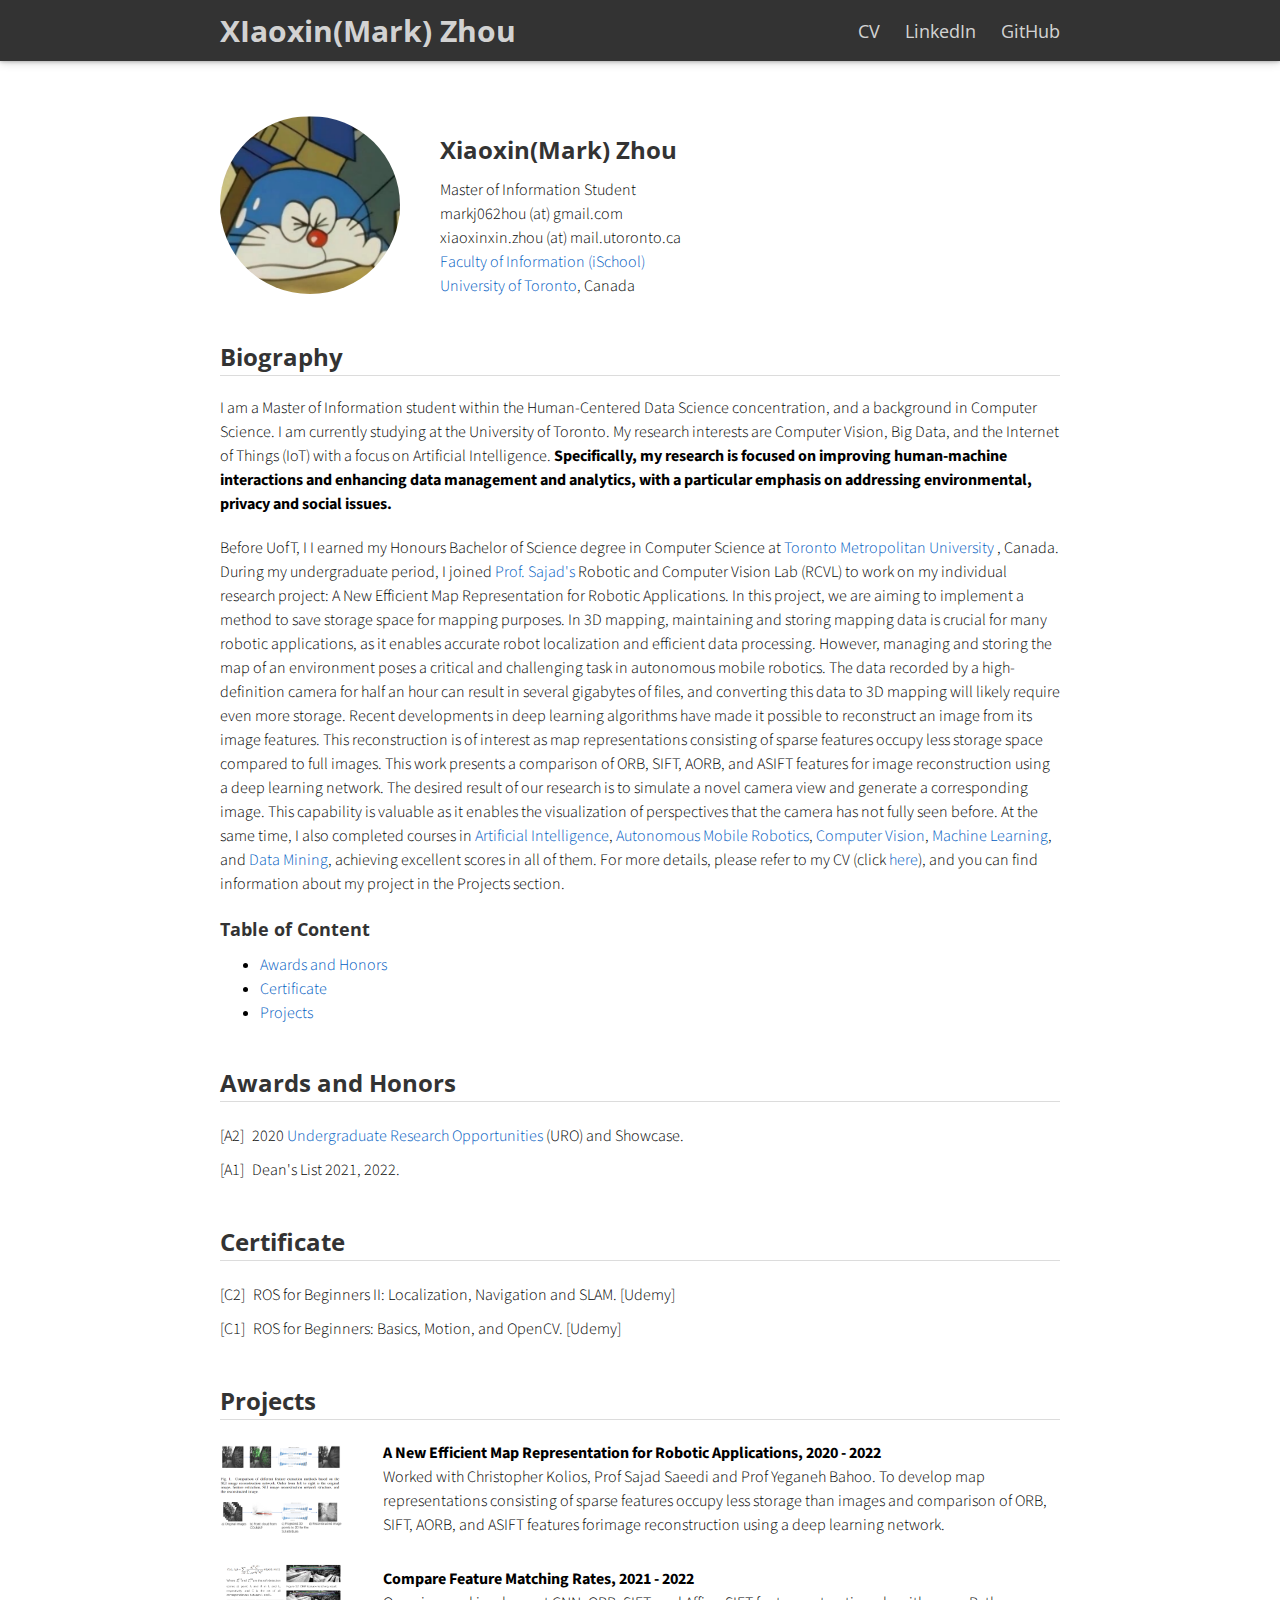
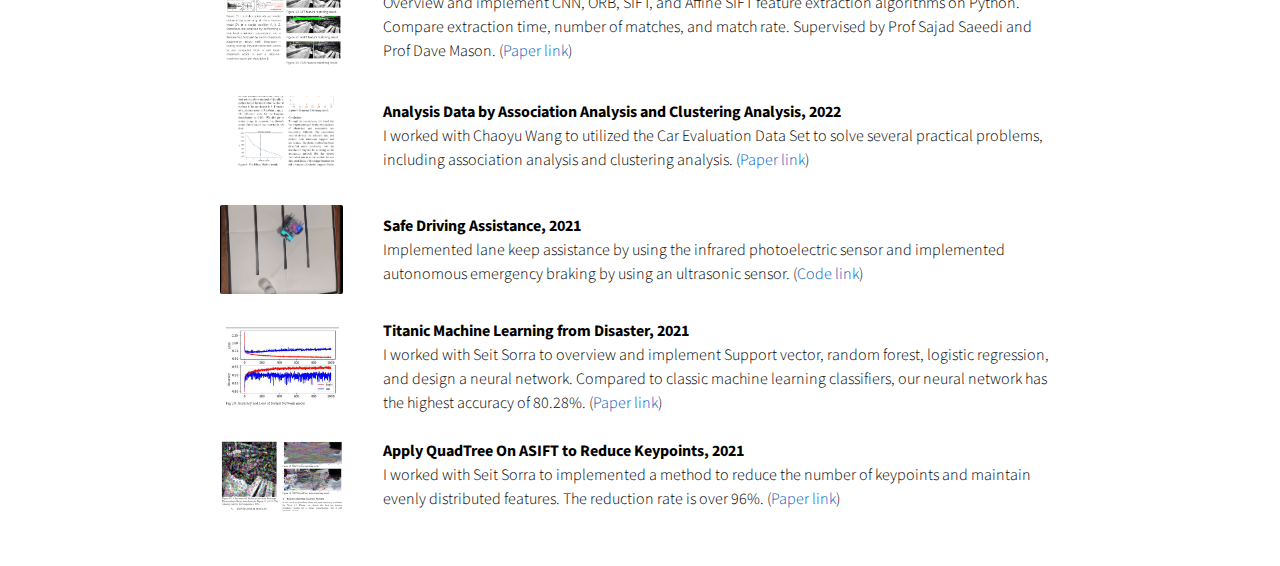
==== index.html @ b4c5e0eb "Add files via upload" ====
<!doctype html>
<html>

<head>
  <title>Xiaoxin(Mark) Zhou</title>
  <meta charset="utf-8" name="viewport" content="width=device-width, initial-scale=1">
  <link href="css/frame.css" media="screen" rel="stylesheet" type="text/css" />
  <link href="css/controls.css" media="screen" rel="stylesheet" type="text/css" />
  <link href="css/custom.css" media="screen" rel="stylesheet" type="text/css" />
  <link href='https://fonts.googleapis.com/css?family=Open+Sans:400,700' rel='stylesheet' type='text/css'>
  <link href='https://fonts.googleapis.com/css?family=Open+Sans+Condensed:300,700' rel='stylesheet' type='text/css'>
  <link href="https://fonts.googleapis.com/css?family=Source+Sans+Pro:400,700" rel="stylesheet">
  <script src="https://ajax.googleapis.com/ajax/libs/jquery/3.3.1/jquery.min.js"></script>
  <script src="js/menu.js"></script>
  <script>
    (function (i, s, o, g, r, a, m) {
      i['GoogleAnalyticsObject'] = r;
      i[r] = i[r] || function () {
        (i[r].q = i[r].q || []).push(arguments)
      }, i[r].l = 1 * new Date();
      a = s.createElement(o),
        m = s.getElementsByTagName(o)[0];
      a.async = 1;
      a.src = g;
      m.parentNode.insertBefore(a, m)
    })(window, document, 'script', 'https://www.google-analytics.com/analytics.js', 'ga');
    ga('create', 'UA-103598896-1', 'auto');
    ga('send', 'pageview');
  </script>
</head>

<body>
  <div class="menu-container"></div>
  <div class="content-container">
    <div class="content">
      <div class="content-table flex-column">
        <div class="flex-row">
          <div class="flex-item flex-column">
            <img class="image" id="me" src="img/哆啦.png">
          </div>
          <div class="flex-item flex-column">
            <h2>Xiaoxin(Mark) Zhou</h2>
            <p class="text">
              Master of Information Student<br>
              markj062hou (at) gmail.com<br>
              xiaoxinxin.zhou (at) mail.utoronto.ca<br>
              <a href="https://ischool.utoronto.ca/current-students/programs-courses/programs-of-study/" target="_blank">Faculty of Information (iSchool)</a><br>
              <a href="https://www.utoronto.ca/" target="_blank">University of Toronto</a>, Canada<br>
            </p>
          </div>
        </div>
        <div class="flex-row">
          <div class="flex-item flex-column">
            <h2>Biography</h2>
            <hr>
            <p class="text">
              I am a Master of Information student within the Human-Centered Data Science concentration, and a background in Computer Science. I am currently studying at the University of Toronto.
              My research interests are Computer Vision, Big Data, and the Internet of Things (IoT) with a focus on Artificial Intelligence.
              <b>Specifically, my research is focused on improving human-machine interactions and enhancing data management and analytics, with a particular emphasis on addressing environmental, privacy and social issues.</b>
            </p>
            <p class="text">
              Before UofT, I I earned my Honours Bachelor of Science degree in Computer Science at  <a href="https://www.torontomu.ca/programs/undergraduate/computer-science/" target="_blank">Toronto Metropolitan University</a> , Canada.  
              
              During my undergraduate period, I joined <a href="https://arxiv.org/abs/1907.11260" target="_blank">Prof. Sajad's</a> Robotic and Computer Vision Lab (RCVL) to work on my individual research project: A New Efficient Map Representation for Robotic Applications.
              In this project, we are aiming to implement a method to save storage space for mapping purposes. In 3D mapping, maintaining and storing mapping data is crucial for many robotic applications, as it enables accurate robot localization and efficient data processing. However, managing and storing the map of an environment poses a critical and challenging task in autonomous mobile robotics.
              The data recorded by a high-definition camera for half an hour can result in several gigabytes of files, and converting this data to 3D mapping will likely require even more storage.
              Recent developments in deep learning algorithms have made it possible to reconstruct an image from its image features. This reconstruction is of interest as map representations consisting of sparse features occupy less storage space compared to full images. This work presents a comparison of ORB, SIFT, AORB, and ASIFT features for image reconstruction using a deep learning network.
              The desired result of our research is to simulate a novel camera view and generate a corresponding image. This capability is valuable as it enables the visualization of perspectives that the camera has not fully seen before.
              At the same time, I also completed courses in <a href="https://www.torontomu.ca/calendar/2023-2024/courses/computer-science/CPS/721/">Artificial Intelligence</a>, <a href="https://www.torontomu.ca/calendar/2023-2024/courses/computer-science/CPS/607/">Autonomous Mobile Robotics</a>, <a href="https://www.torontomu.ca/calendar/2023-2024/courses/computer-science/CPS/843/">Computer Vision</a>, <a href="https://www.torontomu.ca/calendar/2023-2024/courses/computer-science/CPS/803/">Machine Learning</a>, and <a href="https://www.torontomu.ca/calendar/2023-2024/courses/computer-science/CPS/844/">Data Mining</a>, achieving excellent scores in all of them. For more details, please refer to my CV (click <a href="file/CV.pdf" target="_blank">here</a>), and you can find information about my project in the Projects section.
            </p>
            
            <h3>Table of Content</h3>
            <ul>
              <li><a href="#award">Awards and Honors</a></li>
              <li><a href="#certificate">Certificate</a></li>
              <li><a href="#project">Projects</a></li>

            </ul>
            <h2 id="award">Awards and Honors</h2>
            <hr>
            <!--This list is reversed on the website due to reverse number listing-->
            <ol class="publication A-list">
              <li>
                <p class="text-small-margin">
                  Dean's List 2021, 2022.
                </p>
              </li>
              <li>
                <p class="text-small-margin">
                  2020 <a href="https://www.torontomu.ca/research/students/uro-guidelines/">Undergraduate Research Opportunities</a> (URO) and Showcase.
                </p>
              </li>
            </ol>

         <h2 id="certificate">Certificate</h2>
         <hr>
            <ol class="publication C-list">
              <li>
                <p class="text-small-margin">
                  ROS for Beginners: Basics, Motion, and OpenCV. [Udemy]
                </p>
              </li>
              <li>
                <p class="text-small-margin">
                  ROS for Beginners II: Localization, Navigation and SLAM. [Udemy]
                </p>
              </li>
            </ol>

              <h2 id="project">Projects</h2>
              <hr>
            </div>
          </div>
          <div class="flex-row">
            <div class="flex-item flex-item-stretch flex-column">
              <img class="image max-width-600" src="img/1.png">
            </div>
            <div class="flex-item flex-item-stretch-6 flex-column">
              <p class="text">
                <span class="highlight-text">A New Efficient Map Representation for Robotic Applications, 2020 - 2022</span><br>
                Worked with Christopher Kolios, Prof Sajad Saeedi and Prof Yeganeh Bahoo. To develop map representations consisting of sparse features occupy less storage than images and comparison of ORB, SIFT, AORB, and ASIFT features forimage reconstruction using a deep learning network.
              </p>
            </div>
          </div>
          <div class="flex-row">
            <div class="flex-item flex-item-stretch flex-column">
              <img class="image max-width-600" src="img/2.png">
            </div>
            <div class="flex-item flex-item-stretch-6 flex-column">
              <p class="text">
                <span class="highlight-text">Compare Feature Matching Rates, 2021 - 2022</span><br>
                Overview and implement CNN, ORB, SIFT, and Affine SIFT feature extraction algorithms on Python. Compare extraction time, number of matches, and match rate. Supervised by Prof Sajad Saeedi and Prof Dave Mason.
                (<a href="https://github.com/zhoux121/Paper_repositiory/blob/main/Xiaoxin_AB40.pdf" target="_blank">Paper link</a>)
              </p>
            </div>
          </div>
          <div class="flex-row">
            <div class="flex-item flex-item-stretch flex-column">
              <img class="image max-width-600" src="img/3.png">
            </div>
            <div class="flex-item flex-item-stretch-6 flex-column">
              <p class="text">
                <span class="highlight-text">Analysis Data by Association Analysis and Clustering Analysis, 2022</span><br>
                I worked with Chaoyu Wang to utilized the Car Evaluation Data Set to solve several practical problems, including
association analysis and clustering analysis.
                (<a href="https://github.com/zhoux121/Paper_repositiory/blob/main/report_%20XiaoxinZhou_ChaoyuWang%20A2.pdf" target="_blank">Paper link</a>)
              </p>
            </div>
          </div>

          <div class="flex-row">
            <div class="flex-item flex-item-stretch flex-column">
              <img class="image max-width-600" src="img/4.png">
            </div>
            <div class="flex-item flex-item-stretch-6 flex-column">
              <p class="text">
                <span class="highlight-text">Safe Driving Assistance, 2021</span><br>
                Implemented lane keep assistance by using the infrared photoelectric sensor and implemented autonomous emergency braking by using an ultrasonic sensor.
                (<a href="https://github.com/zhoux121/Autonomous-Mobile-Robotics" target="_blank">Code link</a>)
              </p>
            </div>
          </div>

          <div class="flex-row">
            <div class="flex-item flex-item-stretch flex-column">
              <img class="image max-width-600" src="img/5.png">
            </div>
            <div class="flex-item flex-item-stretch-6 flex-column">
              <p class="text">
                <span class="highlight-text">Titanic Machine Learning from Disaster, 2021</span><br>
                I worked with Seit Sorra to overview and implement Support vector, random forest, logistic regression, and design a neural network. Compared to classic machine learning classifiers, our neural network has the highest accuracy of 80.28%.
                (<a href="https://github.com/zhoux121/Paper_repositiory/blob/main/CPS_803_-_Project_Report.pdf" target="_blank">Paper link</a>)
              </p>
            </div>
          </div>

<div class="flex-row">
            <div class="flex-item flex-item-stretch flex-column">
              <img class="image max-width-600" src="img/6.png">
            </div>
            <div class="flex-item flex-item-stretch-6 flex-column">
              <p class="text">
                <span class="highlight-text">Apply QuadTree On ASIFT to Reduce Keypoints, 2021</span><br>
                I worked with Seit Sorra to implemented a method to reduce the number of keypoints and maintain evenly distributed features. The reduction rate is over 96%.
                (<a href="https://github.com/zhoux121/Paper_repositiory/blob/main/Apply%20QuadTree%20On%20ASIFT%20Reduce%20Keypoints.pdf" target="_blank">Paper link</a>)
              </p>
            </div>
          </div>
          <!--End Projects-->

        </div>
      </div>
    </div>
  </div>
</body>

</html>
---- css/frame.css ----
/*************************************************************************
 * GitHub: https://github.com/yenchiah/project-website-template
 * Version: v3.40
 * This CSS file is for the website frame
 * If you want to keep this template updated, avoid modifying this file
 * Instead, add your own CSS in the custom.css file
 *************************************************************************/

html,
body {
  margin: 0;
  padding: 0;
  background-color: white;
  font-family: 'Open Sans', Helvetica, Arial, sans-serif;
  left: 0;
  right: 0;
  width: auto;
}

/* This is a hack for FireFox that the <b> tag does not work */
strong,
b {
  font-weight: bold;
}

a {
  outline: none;
  cursor: pointer;
}

img {
  -webkit-touch-callout: none;
  -webkit-user-select: none;
  -khtml-user-select: none;
  -moz-user-select: none;
  -ms-user-select: none;
  user-select: none;
}

video {
  -webkit-touch-callout: none;
  -webkit-user-select: none;
  -khtml-user-select: none;
  -moz-user-select: none;
  -ms-user-select: none;
  user-select: none;
}

h2 {
  font-size: 24px;
  color: #333333;
  margin: 30px 0 0 0;
  padding: 0;
  font-weight: bold;
  font-family: 'Open Sans', Helvetica, Arial, sans-serif;
}

h3 {
  font-size: 18px;
  color: #333333;
  margin: 10px 0 0 0;
  padding: 0;
  font-weight: bold;
  font-family: 'Open Sans', Helvetica, Arial, sans-serif;
}

ul,
ol {
  margin: 10px 0 10px 0;
}

li ol,
li ul {
  margin: 0;
}

hr {
  border: 0;
  height: 1px;
  background: rgb(220, 220, 220);
  margin: 0 0 10px 0;
}

.menu-container {
  z-index: 2;
  position: relative;
  width: 100%;
  background-color: #333333;
  min-width: 300px;
  -webkit-touch-callout: none;
  -webkit-user-select: none;
  -khtml-user-select: none;
  -moz-user-select: none;
  -ms-user-select: none;
  user-select: none;
  box-shadow: 0 0px 4px rgb(0 0 0 / 32%), 0 0px 10px rgb(0 0 0 / 23%);
}

.menu {
  position: relative;
  margin: 0 auto;
  max-width: 900px;
}

.menu .menu-table {
  padding: 0px 10px;
  width: 100%;
  margin: 0;
}

.menu .menu-highlight {
  color: rgb(255, 255, 255) !important;
  opacity: 1 !important;
  font-weight: 700 !important;
}

.menu .logo {
  margin-left: 20px;
}

.menu .logo a {
  color: rgba(255, 255, 255, 0.8);
  font-family: 'Open Sans Condensed', Helvetica, Arial, sans-serif;
  font-size: 30px;
  text-decoration: none;
  font-weight: 700;
  flex: 1 auto;
  padding: 10px 0;
}

.menu .logo a:hover {
  cursor: pointer;
}

.menu .logo img {
  margin: 0;
  padding: 0;
}

.menu .menu-button {
  width: 40px;
  height: 40px;
  display: none;
  cursor: pointer;
  margin-right: 20px;
}

.menu .menu-button img {
  width: 30px;
  height: 30px;
}

.menu .menu-items {
  align-self: stretch;
}

.menu .menu-items>a,
.menu .menu-items>div {
  color: rgba(255, 255, 255, 0.8);
  text-decoration: none;
  font-weight: 400;
  font-size: 18px;
  flex: 1 auto;
  transition: opacity 0.1s ease-in-out;
  -moz-transition: opacity 0.1s ease-in-out;
  -webkit-transition: opacity 0.1s ease-in-out;
  font-family: 'Open Sans', Helvetica, Arial, sans-serif;
  white-space: nowrap;
  display: flex;
  align-items: center;
  height: 100%;
}

.menu .menu-items>a:not(:last-child),
.menu .menu-items>div:not(:last-child) {
  margin-right: 25px;
}

.menu .menu-items>a:hover,
.menu .menu-items>div:hover {
  color: rgb(255, 255, 255);
  opacity: 1;
  cursor: pointer;
}

.menu .menu-items .dropdown {
  overflow: hidden;
  cursor: pointer;
}

.menu .menu-items .dropdown .dropbtn {
  font-family: inherit;
  text-decoration: inherit;
  color: inherit;
  font-weight: inherit;
  font-size: inherit;
  transition: inherit;
  -moz-transition: inherit;
  -webkit-transition: inherit;
  white-space: inherit;
  display: flex;
  align-items: center;
  height: 100%;
}

.menu .menu-items .dropdown i {
  color: #ffffff;
  margin-left: 5px;
}

.menu .menu-items .dropdown .dropdown-content {
  display: none;
  position: absolute;
  background-color: #f9f9f9;
  min-width: 100px;
  box-shadow: 0px 8px 16px 0px rgba(0, 0, 0, 0.2);
  z-index: 1;
  top: 100%;
  border-top: 3px solid #848484;
  border-bottom-left-radius: 2px;
  border-bottom-right-radius: 2px;
}

.menu .menu-items .dropdown .dropdown-content a {
  color: black;
  padding: 10px 20px;
  text-decoration: none;
  display: block;
  text-align: left;
}

.menu .menu-items .dropdown .dropdown-content a:hover {
  background-color: #ddd;
  color: black;
}

.menu .menu-items .dropdown .dropdown-content a:last-child:hover {
  border-bottom-left-radius: 2px;
  border-bottom-right-radius: 2px;
}

.menu .menu-items .dropdown:hover .dropdown-content {
  display: block;
}

.content-container {
  z-index: 1;
  position: relative;
  width: 100%;
  min-width: 300px;
}

.content {
  position: relative;
  margin: 0 auto;
  font-size: 16px;
  font-family: 'Source Sans Pro', Helvetica, Arial, sans-serif;
  font-weight: 300;
  line-height: 1.5;
  max-width: 900px;
  overflow-x: auto;
}

.content p a,
.content ul a,
.content ol a {
  text-decoration: none;
  color: #005cbf;
}

.content p a:hover,
.content ul a:hover,
.content ol a:hover {
  text-decoration: underline;
}

.content-table {
  padding: 40px 10px;
  width: 100%;
  margin: 0;
}

.banner {
  position: relative;
  font-size: 16px;
  font-family: 'Source Sans Pro', Helvetica, Arial, sans-serif;
  font-weight: 300;
  line-height: 1.5;
  overflow-x: auto;
  background-color: #005cbf;
  display: flex;
}

.banner .banner-table {
  padding: 0;
  width: 100%;
  margin: 0 auto;
  align-self: flex-end;
}

.banner h2,
.banner h3,
.banner p,
.banner span {
  color: white;
}

.banner .flex-item {
  max-width: 900px;
  margin: 20px auto;
  padding: 0 30px;
}

.flex-column {
  display: flex;
  flex-direction: column;
  flex-wrap: wrap;
  justify-content: flex-start;
  align-items: stretch;
  align-content: stretch;
  box-sizing: border-box;
}

.flex-row-space-between {
  display: flex;
  flex-direction: row;
  flex-wrap: wrap;
  justify-content: space-between;
  align-items: center;
  align-content: stretch;
  box-sizing: border-box;
}

.flex-row {
  display: flex;
  flex-direction: row;
  flex-wrap: wrap;
  justify-content: flex-start;
  align-items: center;
  align-content: stretch;
  box-sizing: border-box;
}

.flex-row-center {
  display: flex;
  flex-direction: row;
  flex-wrap: wrap;
  justify-content: center;
  align-items: center;
  align-content: stretch;
  box-sizing: border-box;
}

.flex-item-stretch {
  flex: 1 auto;
}

.flex-item-stretch-2 {
  flex: 1 auto;
}

.flex-item-stretch-3 {
  flex: 1 auto;
}

.flex-item-stretch-4 {
  flex: 1 auto;
}

.flex-item-stretch-5 {
  flex: 1 auto;
}

.flex-item {
  margin: 0 20px;
}

.left-align {
  float: left;
}

.right-align {
  float: right;
}

.full-width {
  width: 100%;
}

.badge-text {
  font-size: 30px;
  font-weight: 700;
}

.text {
  margin: 10px 0 10px 0;
  padding: 0;
}

.text-large-margin {
  margin: 15px 0 15px 0;
  padding: 0;
}

.text-small-margin {
  margin: 5px 0 5px 0;
  padding: 0;
}

.text-no-margin {
  margin: 0;
  padding: 0;
}

.image {
  border-radius: 2px;
  width: 100%;
  margin: 15px 0;
  -webkit-touch-callout: none;
  -webkit-user-select: none;
  -khtml-user-select: none;
  -moz-user-select: none;
  -ms-user-select: none;
  user-select: none;
  display: flex;
}

.image.center {
  align-self: center;
}

.image img,
.image video {
  width: 100%;
  height: 100%;
  box-sizing: border-box;
  display: table-cell;
  overflow: hidden;
  border-radius: 2px;
}

.adaptive-image {
  background-position: center;
  background-repeat: no-repeat;
  background-size: cover;
}

.image-wrap-text {
  float: left;
  margin: 5px 40px 25px 0;
}

.image-caption {
  width: 100%;
  text-align: center;
  margin-top: -10px;
  margin-bottom: 10px;
}

.max-width-400 {
  max-width: 400px;
}

.max-width-140 {
  max-width: 140px;
}

ol.publication {
  display: flex;
  flex-direction: column-reverse;
  list-style: none;
  margin: 7px 0 7px 0;
  padding: 0;
  flex-wrap: wrap;
}

ol.publication li {
  display: flex;
  align-items: baseline;
  margin: 0;
  padding: 0;
}

ol.publication li p:before {
  line-height: 1;
  margin-right: 5px;
}

ol.publication.C-list {
  counter-reset: C-counter;
}

ol.publication.C-list li p {
  counter-increment: C-counter;
}

ol.publication.C-list li p:before {
  content: "[C"counter(C-counter)"]";
}

ol.publication.J-list {
  counter-reset: J-counter;
}

ol.publication.J-list li p {
  counter-increment: J-counter;
}

ol.publication.J-list li p:before {
  content: "[J"counter(J-counter)"]";
}

ol.publication.T-list {
  counter-reset: T-counter;
}

ol.publication.T-list li p {
  counter-increment: T-counter;
}

ol.publication.T-list li p:before {
  content: "[T"counter(T-counter)"]";
}

ol.publication.O-list {
  counter-reset: O-counter;
}

ol.publication.O-list li p {
  counter-increment: O-counter;
}

ol.publication.O-list li p:before {
  content: "[O"counter(O-counter)"]";
}

ol.publication.P-list {
  counter-reset: P-counter;
}

ol.publication.P-list li p {
  counter-increment: P-counter;
}

ol.publication.P-list li p:before {
  content: "[P"counter(P-counter)"]";
}

ol.publication.M-list {
  counter-reset: M-counter;
}

ol.publication.M-list li p {
  counter-increment: M-counter;
}

ol.publication.M-list li p:before {
  content: "[M"counter(M-counter)"]";
}

ol.publication.F-list {
  counter-reset: F-counter;
}

ol.publication.F-list li p {
  counter-increment: F-counter;
}

ol.publication.F-list li p:before {
  content: "[F"counter(F-counter)"]";
}

ol.publication.A-list {
  counter-reset: A-counter;
}

ol.publication.A-list li p {
  counter-increment: A-counter;
}

ol.publication.A-list li p:before {
  content: "[A"counter(A-counter)"]";
}

ol.nested {
  list-style: none;
  counter-reset: item;
}

ol.nested>li:before {
  counter-increment: item;
  content: counters(item, ".") ". ";
  padding-right: 0.6em;
}

.noselect {
  -webkit-touch-callout: none;
  -webkit-user-select: none;
  -khtml-user-select: none;
  -moz-user-select: none;
  -ms-user-select: none;
  user-select: none;
}

.center-align-content {
  display: flex;
  justify-content: center;
  align-items: center;
}

.left-align-content {
  display: flex;
  justify-content: flex-start;
  align-items: center;
}

.text-large {
  font-size: 20px;
}

.text-small {
  font-size: 12px;
}

.text-italic {
  font-style: italic;
}

.text-justify {
  text-align: justify;
}

.text-center {
  text-align: center;
}

.iframe-container {
  position: absolute;
  top: 61px;
  bottom: 0;
  left: 0;
  height: auto;
  width: 100%;
  min-width: 300px;
}

.iframe {
  border: 0;
  width: 100%;
  height: 100%;
}

.iframe-in-body {
  width: 100%;
  height: 400px;
  border: 1px solid #666666;
  margin: 15px 0;
}

.iframe-in-tab {
  width: 100%;
  height: 400px;
  border: 0;
  margin: 0;
  padding: 0;
}

.force-no-scroll {
  overflow-y: hidden;
}

.force-scroll {
  overflow-y: scroll;
}

.highlight-text {
  font-weight: bold;
}

.custom-text-info,
.custom-text-info p,
.custom-text-info a {
  color: #17a2b8;
}

.custom-text-info a:hover {
  color: #007082;
}

.custom-text-primary,
.custom-text-primary p,
.custom-text-primary a {
  color: #007bff;
}

.custom-text-primary a:hover {
  color: #005cbf;
}

.custom-text-danger,
.custom-text-danger p,
.custom-text-danger a {
  color: #dc3545;
}

.custom-text-danger a:hover {
  color: #a71120;
}

.gallery {
  display: flex;
  flex-direction: row;
  flex-wrap: wrap;
  justify-content: flex-start;
  align-items: center;
  align-content: stretch;
  box-sizing: border-box;
  width: 100%;
  padding: 0 5px;
}

.gallery>a.flex-column,
.gallery>div.flex-column {
  color: black;
  text-decoration: none;
  padding: 15px;
  cursor: default;
}

.gallery>a.flex-column>img,
.gallery>a.flex-column>video,
.gallery>div.flex-column>img,
.gallery>div.flex-column>video {
  border-radius: 2px;
  width: 100%;
  background-image: url(../img/loading.gif);
  background-repeat: no-repeat;
  background-size: 30px 30px;
  background-position: center;
  min-height: 50px;
}

.gallery>a.flex-column>div,
.gallery>div.flex-column>div,
.gallery>a.flex-column>h3,
.gallery>div.flex-column>h3 {
  width: 100%;
  text-align: center;
}

.masonry {
  column-count: 2;
  column-fill: balance;
  column-gap: 0;
  box-sizing: border-box;
  width: 100%;
  padding: 0 5px;
  position: relative;
}

.masonry figure {
  break-inside: avoid;
  page-break-inside: avoid;
  border: 0;
  color: black;
  text-decoration: none;
  padding: 10px;
  margin: 0;
  cursor: default;
  -webkit-touch-callout: none;
  -webkit-user-select: none;
  -khtml-user-select: none;
  -moz-user-select: none;
  -ms-user-select: none;
  user-select: none;
  border: 5px solid transparent;
  position: relative;
  box-sizing: border-box;
  display: flex;
  flex-direction: column;
  flex-wrap: wrap;
  justify-content: flex-start;
  align-items: stretch;
  align-content: stretch;
}

.masonry figure.selected {
  border: 5px solid #007bff;
  -moz-box-shadow: inset 0 0 4px 1px #6d6d6d;
  -webkit-box-shadow: inset 0 0 4px 1px #6d6d6d;
  box-shadow: inset 0 0 4px 1px #6d6d6d;
}

.masonry figure>img,
.masonry figure>video {
  width: 100%;
  background-image: url(../img/loading.gif);
  background-repeat: no-repeat;
  background-size: 30px 30px;
  background-position: center;
  min-height: 50px;
  display: block;
  box-sizing: border-box;
  position: relative;
}

.masonry figure>figcaption {
  position: absolute;
  bottom: max(min(2vw, 20px), 15px);
  left: max(min(2vw, 20px), 15px);
  right: max(min(2vw, 20px), 15px);
  font-family: 'Oswald', Helvetica, Arial, sans-serif;
  width: auto;
  display: block;
  box-sizing: border-box;
  margin: 0;
  padding: 0;
  font-size: 25px;
  font-size: max(min(6vw, 21px), 16px);
  line-height: 1.3;
  font-weight: bold;
  color: #fff;
  text-align: center;
  background-color: transparent;
  text-shadow: -1px 1px 0 #000, 1px 1px 0 #000, 1px -1px 0 #000, -1px -1px 0 #000;
}

.masonry figure>figcaption.text-only {
  position: initial;
  background-color: rgb(80, 80, 80);
  padding: 20px 20px;
  text-shadow: none;
}

.masonry figure>figcaption.text-bottom {
  position: initial;
  font-family: 'Source Sans Pro', Helvetica, Arial, sans-serif;
  padding: 5px 5px;
  text-shadow: none;
  color: #000;
  font-weight: normal;
  font-size: 16px;
}

.masonry figure>div {
  width: calc(100% - 20px);
  display: block;
  box-sizing: border-box;
  position: absolute;
  line-height: 2;
  top: 10px;
  left: 10px;
  font-family: 'Source Sans Pro', Helvetica, Arial, sans-serif;
  font-size: 14px;
  background-color: rgba(255, 255, 255, 0.5);
  color: #000;
  text-align: center;
  padding: 0;
  height: 30px;
  margin: 0;
}

.masonry figure>div>a {
  cursor: alias;
  font-family: 'Source Sans Pro', Helvetica, Arial, sans-serif;
  font-size: 14px;
  color: #000;
  text-decoration: underline;
}

.custom-table-container {
  display: grid;
  width: fit-content;
  width: -moz-fit-content;
  margin: 15px 0;
}

.custom-table-container.center {
  margin-left: auto;
  margin-right: auto;
}

.custom-table {
  display: block;
  overflow-x: auto;
  border: 1px solid #666666;
  border-collapse: collapse;
  border-spacing: 0;
  empty-cells: show;
  margin: 0;
  padding: 0;
}

.custom-table thead {
  text-align: left;
  border-bottom: 1px solid #666666;
}

.custom-table tfoot {
  border-top: 1px solid #666666;
}

.custom-table tr.bg-color-gray {
  background-color: #dadada;
}

.custom-table tr.bg-color-light-gray {
  background-color: #efefef;
}

.custom-table td,
.custom-table th {
  padding: 5px 10px;
}

.custom-survey p.custom-answer-survey {
  font-family: 'Source Sans Pro', Helvetica, Arial, sans-serif;
  box-sizing: border-box;
  padding: 5px 10px;
  margin-top: 15px;
  margin-bottom: 0;
  margin-right: 0;
  margin-left: 0;
  background: rgb(255, 255, 255);
  border: 1px solid #7d7d7d;
  font-size: 18px;
  outline: none;
  border-radius: 0;
  width: 100%;
  white-space: pre-wrap;
  word-wrap: break-word;
  overflow-y: visible;
  overflow-x: hidden;
  min-height: 40px;
  word-break: break-word;
  hyphens: auto;
}

.custom-survey input.custom-textbox-survey,
.custom-survey textarea.custom-textbox-survey {
  font-family: 'Source Sans Pro', Helvetica, Arial, sans-serif;
  box-sizing: border-box;
  padding: 5px 10px;
  background: rgb(255, 255, 255);
  border: 1px solid #7d7d7d;
  font-size: 18px;
  outline: none;
  border-radius: 0;
  resize: none;
  width: 100%;
  white-space: pre-wrap;
  word-wrap: break-word;
  overflow-y: visible;
  overflow-x: hidden;
  min-height: 130px;
}

.custom-survey input[readonly].custom-textbox-survey,
.custom-survey textarea[readonly].custom-textbox-survey {
  cursor: default;
  background: rgb(230, 230, 230);
}

.custom-survey .custom-radio-group-survey {
  column-count: 1;
  column-fill: balance;
  column-gap: 0;
}

.custom-survey .custom-radio-group-survey.image-only {
  column-count: 2;
  column-fill: balance;
  column-gap: 0;
}

.custom-survey .custom-radio-group-survey div {
  display: flex;
  position: relative;
  width: 100%;
  break-inside: avoid;
}

.custom-survey .custom-radio-group-survey label>img {
  width: calc(100% - 5px);
  margin-top: 5px;
  margin-bottom: 10px;
  border-radius: 51%;
  box-shadow: 0 0px 4px rgba(0, 0, 0, 0.32), 0 0px 10px rgba(0, 0, 0, 0.23);
}

.custom-survey .custom-radio-group-survey input[type="radio"]+label,
.custom-survey .custom-radio-group-survey input[type="checkbox"]+label {
  position: relative;
  padding: 10px 10px 10px 48px;
  cursor: pointer;
  font-size: 16px;
  line-height: 1.8;
  display: grid;
  color: black;
  border: 0;
  font-family: 'Source Sans Pro', Helvetica, Arial, sans-serif;
  -webkit-touch-callout: none;
  -webkit-user-select: none;
  -khtml-user-select: none;
  -moz-user-select: none;
  -ms-user-select: none;
  user-select: none;
  width: 100%;
}

.custom-survey .custom-radio-group-survey.image-only input[type="radio"]+label,
.custom-survey .custom-radio-group-survey.image-only input[type="checkbox"]+label {
  padding: 10px;
}

.custom-survey .custom-radio-group-survey input[type="radio"]+label>figure,
.custom-survey .custom-radio-group-survey input[type="checkbox"]+label>figure {
  break-inside: avoid;
  page-break-inside: avoid;
  border: 0;
  color: black;
  text-decoration: none;
  padding: 0;
  margin: 0 auto;
  cursor: pointer;
  -webkit-touch-callout: none;
  -webkit-user-select: none;
  -khtml-user-select: none;
  -moz-user-select: none;
  -ms-user-select: none;
  user-select: none;
  position: relative;
  box-sizing: border-box;
  display: flex;
  flex-direction: column;
  flex-wrap: wrap;
  justify-content: flex-start;
  align-items: stretch;
  align-content: stretch;
  width: 100%;
}

.custom-survey .custom-radio-group-survey input[type="radio"]+label>figure>img,
.custom-survey .custom-radio-group-survey input[type="radio"]+label>figure>video,
.custom-survey .custom-radio-group-survey input[type="checkbox"]+label>figure>img,
.custom-survey .custom-radio-group-survey input[type="checkbox"]+label>figure>video {
  width: 100%;
  background-image: url(../img/loading.gif);
  background-repeat: no-repeat;
  background-size: 30px 30px;
  background-position: center;
  min-height: 50px;
  display: block;
  box-sizing: border-box;
  position: relative;
}

.custom-survey .custom-radio-group-survey input[type="radio"]+label>figure>figcaption,
.custom-survey .custom-radio-group-survey input[type="checkbox"]+label>figure>figcaption {
  position: absolute;
  bottom: max(min(2vw, 10px), 5px);
  left: max(min(2vw, 10px), 5px);
  right: max(min(2vw, 10px), 5px);
  font-family: 'Oswald', Helvetica, Arial, sans-serif;
  width: auto;
  display: block;
  box-sizing: border-box;
  margin: 0;
  padding: 0;
  font-size: 25px;
  font-size: max(min(4.5vw, 20px), 16px);
  line-height: 1.3;
  font-weight: bold;
  color: #fff;
  text-align: center;
  background-color: transparent;
  text-shadow: -1px 1px 0 #000, 1px 1px 0 #000, 1px -1px 0 #000, -1px -1px 0 #000;
}

.custom-survey .custom-radio-group-survey input[type="radio"]+label>figure>figcaption.text-only,
.custom-survey .custom-radio-group-survey input[type="checkbox"]+label>figure>figcaption.text-only {
  position: initial;
  background-color: rgb(80, 80, 80);
  padding: 25px 25px;
  text-shadow: none;
}

.custom-survey .custom-radio-group-survey input[type="radio"]+label>figure>div,
.custom-survey .custom-radio-group-survey input[type="checkbox"]+label>figure>div {
  width: 100%;
  display: block;
  box-sizing: border-box;
  position: absolute;
  line-height: 2;
  font-family: 'Source Sans Pro', Helvetica, Arial, sans-serif;
  font-size: 14px;
  background-color: rgba(255, 255, 255, 0.5);
  color: #000;
  text-align: center;
  padding: 0;
  height: 30px;
  margin: 0;
}

.custom-survey .custom-radio-group-survey input[type="radio"]+label>figure>div>a,
.custom-survey .custom-radio-group-survey input[type="checkbox"]+label>figure>div>a {
  cursor: alias;
  font-family: 'Source Sans Pro', Helvetica, Arial, sans-serif;
  font-size: 14px;
  color: #000;
  text-decoration: underline;
}

.custom-survey .custom-radio-group-survey input[type="radio"]:not(:disabled):hover,
.custom-survey .custom-radio-group-survey input[type="checkbox"]:not(:disabled):hover {
  color: #333333;
  background-color: #eeeeee;
}

.custom-survey .custom-radio-group-survey input[type="radio"]:disabled,
.custom-survey .custom-radio-group-survey input[type="checkbox"]:disabled {
  opacity: 0.4;
}

.custom-survey .custom-radio-group-survey input[type="radio"],
.custom-survey .custom-radio-group-survey input[type="checkbox"] {
  padding: 0;
  text-align: center;
  outline: none;
  cursor: pointer;
  box-shadow: none;
  transition: background-color 0.1s, box-shadow 0.1s;
  text-decoration: none;
  box-sizing: border-box;
  background-color: white;
  border: 0;
  border-spacing: 0;
  display: inline-block;
  -webkit-touch-callout: none;
  -webkit-user-select: none;
  -khtml-user-select: none;
  -moz-user-select: none;
  -ms-user-select: none;
  user-select: none;
  position: absolute;
  left: -9999px;
}

.custom-survey .custom-radio-group-survey input[type="radio"]:checked+label,
.custom-survey .custom-radio-group-survey input[type="checkbox"]:checked+label {
  color: white;
  background-color: #007bff;
}

.custom-survey .custom-radio-group-survey input[type="radio"]+label:before,
.custom-survey .custom-radio-group-survey input[type="checkbox"]+label:before {
  content: '';
  position: absolute;
  left: 14px;
  top: 14px;
  width: 20px;
  height: 20px;
  border: 1px solid #aaa;
  background: #fff;
  z-index: 1;
}

.custom-survey .custom-radio-group-survey input[type="radio"]+label:before {
  border-radius: 100%;
}

.custom-survey .custom-radio-group-survey input[type="checkbox"]+label:before {
  border-radius: 2px;
}

.custom-survey .custom-radio-group-survey input[type="radio"]+label:after,
.custom-survey .custom-radio-group-survey input[type="checkbox"]+label:after {
  content: '';
  width: 14px;
  height: 14px;
  background: #005cbf;
  position: absolute;
  top: 18px;
  left: 18px;
  -webkit-transition: all 0.1s ease;
  transition: all 0.1s ease;
  z-index: 1;
}

.custom-survey .custom-radio-group-survey input[type="radio"]+label:after {
  border-radius: 100%;
}

.custom-survey .custom-radio-group-survey input[type="checkbox"]+label:after {
  border-radius: 2px;
}

.custom-survey .custom-radio-group-survey input[type="radio"]:not(:checked)+label:after,
.custom-survey .custom-radio-group-survey input[type="checkbox"]:not(:checked)+label:after {
  opacity: 0;
  -webkit-transform: scale(0);
  transform: scale(0);
}

.custom-survey .custom-radio-group-survey input[type="radio"]:checked+label:after,
.custom-survey .custom-radio-group-survey input[type="checkbox"]:checked+label:after {
  opacity: 1;
  -webkit-transform: scale(1);
  transform: scale(1);
}

.custom-survey {
  padding: 25px;
  background-color: #e7e7e7;
  border: 1px solid #2f2f2f;
  border-radius: 0;
  display: flex;
  flex-direction: column;
  flex-wrap: nowrap;
}

.custom-survey .text {
  margin-top: 0;
  margin-bottom: 0;
  color: black;
}

.custom-survey h3 {
  margin-top: 0;
}

.custom-survey .custom-textbox-survey {
  color: black;
}

.custom-survey textarea.custom-textbox-survey::-webkit-input-placeholder {
  /* Edge */
  color: #a8a8a8;
}

.custom-survey textarea.custom-textbox-survey:-ms-input-placeholder {
  /* Internet Explorer */
  color: #a8a8a8;
}

.custom-survey textarea.custom-textbox-survey::placeholder {
  color: #a8a8a8;
}

.custom-survey.answer-mode {
  background-color: #afafaf;
  border: 1px solid #5d5d5d;
}

.custom-survey.answer-mode .custom-radio-group-survey input[type="radio"]+label,
.custom-survey.answer-mode .custom-radio-group-survey input[type="checkbox"]+label {
  border: 3px solid #afafaf;
}

.custom-survey.answer-mode .custom-radio-group-survey input[type="radio"]:not(.highlight)+label,
.custom-survey.answer-mode .custom-radio-group-survey input[type="checkbox"]:not(.highlight):checked+label {
  color: black;
  background-color: #afafaf;
}

.custom-survey.answer-mode .custom-radio-group-survey input[type="radio"].highlight+label,
.custom-survey.answer-mode .custom-radio-group-survey input[type="checkbox"].highlight+label {
  box-shadow: 0px 0px 0px 5px white inset;
  background-color: #007bff;
  color: white;
}

.custom-survey.answer-mode .custom-textbox-survey {
  color: #636363;
}

.custom-survey.answer-mode .custom-textbox-survey:disabled {
  background: #dddddd;
}

.no-top-margin {
  margin-top: 0;
}

.no-bottom-margin {
  margin-bottom: 0;
}

.break-long-url {
  /* These are technically the same, but use both */
  overflow-wrap: break-word;
  word-wrap: break-word;

  -ms-word-break: break-all;
  /* This is the dangerous one in WebKit, as it breaks things wherever */
  word-break: break-all;
  /* Instead use this non-standard one: */
  word-break: break-word;

  /* Adds a hyphen where the word breaks, if supported (No Blink) */
  -ms-hyphens: auto;
  -moz-hyphens: auto;
  -webkit-hyphens: auto;
  hyphens: auto;
}

.graph-title {
  font-size: 20px;
  margin-bottom: 0;
  margin-top: 15px;
}

.add-top-margin {
  margin-top: 15px;
}

.add-top-margin-small {
  margin-top: 5px;
}

.add-top-margin-large {
  margin-top: 30px;
}

.add-bottom-margin {
  margin-bottom: 15px;
}

.add-bottom-margin-small {
  margin-bottom: 5px;
}

.add-bottom-margin-large {
  margin-bottom: 30px;
}

@media screen and (min-width: 900px) {
  .flex-item-stretch {
    flex: 1;
  }

  .flex-item-stretch-2 {
    flex: 2;
  }

  .flex-item-stretch-3 {
    flex: 3;
  }

  .flex-item-stretch-4 {
    flex: 4;
  }

  .flex-item-stretch-5 {
    flex: 5;
  }
}

@media screen and (max-width: 750px) {
  .logo {
    -webkit-tap-highlight-color: transparent;
  }

  .menu .menu-button {
    display: flex;
    flex-direction: row;
    flex-wrap: wrap;
    justify-content: flex-end;
    align-items: center;
    align-content: stretch;
    box-sizing: border-box;
    -webkit-tap-highlight-color: transparent;
  }

  .menu .menu-button:focus {
    pointer-events: none;
  }

  .menu .menu-button:focus+.menu-items {
    display: block;
  }

  .menu .menu-button:focus+.menu-items>a,
  .menu .menu-button:focus+.menu-items>div {
    display: block;
  }

  .menu .menu-items {
    display: none;
    width: 100%;
    margin-bottom: 10px;
    align-self: baseline;
  }

  .menu .menu-items:hover {
    display: block;
  }

  .menu .menu-items>a:not(:last-child),
  .menu .menu-items>div:not(:last-child) {
    margin-right: 0;
  }

  .menu .menu-items>a,
  .menu .menu-items>div {
    display: block;
    width: 100%;
    padding: 10px 0;
    border-top: 1px solid rgba(255, 255, 255, 0.5);
  }

  .menu .menu-items .dropdown {
    padding-bottom: 0;
  }

  .menu .menu-items .dropdown .dropdown-content {
    margin-top: 10px;
    position: relative;
    display: block;
    background-color: inherit;
    color: inherit;
    box-shadow: none;
    border-top: 0;
  }

  .menu .menu-items .dropdown .dropdown-content a {
    border-top: 1px solid rgba(255, 255, 255, 0.5);
    color: rgba(255, 255, 255, 0.8);
    padding: 10px 20px;
    text-decoration: none;
    display: block;
    text-align: left;
  }

  .menu .menu-items .dropdown .dropdown-content a::before {
    content: "";
    display: inline-block;
    width: 0.5em;
    height: 0.5em;
    margin-right: 0.5em;
    margin-top: 0.25em;
    border-left: 1px solid;
    border-bottom: 1px solid;
    vertical-align: top;
    opacity: 0.5;
  }

  .menu .menu-items .dropdown .dropdown-content a:hover {
    background-color: inherit;
    color: inherit;
  }

  .menu .menu-items .dropdown .dropbtn {
    margin-top: 0;
    display: block;
    width: 100%;
    text-align: left;
  }

  .image-wrap-text {
    max-width: 100%;
    margin-bottom: 20px;
    margin-right: 0;
  }
}

@media screen and (min-width: 900px) {
  .masonry {
    column-count: 3;
  }

  .custom-survey .custom-radio-group-survey.image-only {
    column-count: 2;
  }

  .gallery>a.flex-column,
  .gallery>div.flex-column {
    flex: 1 0 25%;
    max-width: 25%;
  }
}

@media screen and (min-width: 700px) and (max-width: 900px) {
  .masonry {
    column-count: 3;
  }

  .custom-survey .custom-radio-group-survey.image-only {
    column-count: 2;
  }

  .gallery>a.flex-column,
  .gallery>div.flex-column {
    flex: 1 0 33.3%;
    max-width: 33.3%;
  }
}

@media screen and (min-width: 500px) and (max-width: 700px) {
  .masonry {
    column-count: 2;
  }

  .custom-survey .custom-radio-group-survey.image-only {
    column-count: 1;
  }

  .gallery>a.flex-column,
  .gallery>div.flex-column {
    flex: 1 0 50%;
    max-width: 50%;
  }
}

@media screen and (max-width: 500px) {
  .masonry {
    column-count: 1;
  }

  .custom-survey .custom-radio-group-survey.image-only {
    column-count: 1;
  }

  .gallery>a.flex-column,
  .gallery>div.flex-column {
    flex: 1 0 100%;
    max-width: 100%;
  }
}
---- css/controls.css ----
/*************************************************************************
 * GitHub: https://github.com/yenchiah/project-website-template
 * Version: v3.40
 * This CSS file has control elements that do not require JavaScript
 * If you want to keep this template updated, avoid modifying this file
 * Instead, add your own CSS in the custom.css file
 *************************************************************************/

.custom-image-button {
  display: flex;
  flex-direction: column;
  flex-wrap: wrap;
  justify-content: flex-start;
  align-items: stretch;
  align-content: stretch;
  box-sizing: border-box;
  text-decoration: none;
  -webkit-touch-callout: none;
  -webkit-user-select: none;
  -khtml-user-select: none;
  -moz-user-select: none;
  -ms-user-select: none;
  user-select: none;
}

.custom-button {
  font-family: 'Open Sans', Helvetica, Arial, sans-serif;
  padding: 10px 20px;
  text-align: center;
  font-size: 14px;
  line-height: 15px;
  outline: none;
  border-radius: 2px;
  cursor: pointer;
  box-shadow: none;
  transition: background-color 0.1s, box-shadow 0.1s, border 0.1s;
  text-decoration: none;
  display: block;
  box-sizing: border-box;
  color: white;
  border: 1px solid #7d7d7d;
  background-color: #7d7d7d;
  -webkit-touch-callout: none;
  -webkit-user-select: none;
  -khtml-user-select: none;
  -moz-user-select: none;
  -ms-user-select: none;
  user-select: none;
}

.custom-button:not(:disabled):hover {
  background-color: #4d4d4d;
  border-color: #4d4d4d;
}

.custom-button:not(:disabled):active {
  background-color: #4d4d4d;
  border-color: #4d4d4d;
}

.custom-button:disabled {
  opacity: 0.4;
  cursor: default;
}

.custom-button-primary {
  background-color: #007bff;
  border-color: #007bff;
}

.custom-button-primary:not(:disabled):hover {
  background-color: #005cbf;
  border-color: #005cbf;
}

.custom-button-primary:not(:disabled):active {
  background-color: #005cbf;
  border-color: #005cbf;
}

.custom-button-danger {
  background-color: #dc3545;
  border-color: #dc3545;
}

.custom-button-danger:not(:disabled):hover {
  background-color: #a71120;
  border-color: #a71120;
}

.custom-button-danger:not(:disabled):active {
  background-color: #a71120;
  border-color: #a71120;
}

.custom-button-info {
  background-color: #17a2b8;
  border-color: #17a2b8;
}

.custom-button-info:not(:disabled):hover {
  background-color: #007082;
  border-color: #007082;
}

.custom-button-info:not(:disabled):active {
  background-color: #007082;
  border-color: #007082;
}

.custom-button-flat {
  font-family: 'Open Sans', Helvetica, Arial, sans-serif;
  text-align: center;
  font-size: 16px;
  line-height: 16px;
  outline: none;
  border-radius: 48px;
  cursor: pointer;
  box-shadow: none;
  transition: background-color 0.1s, box-shadow 0.1s, border 0.1s;
  text-decoration: none;
  color: black;
  border: 1px solid #777777;
  background-color: white;
  padding: 13px;
  display: flex;
  flex-direction: row;
  flex-wrap: wrap;
  justify-content: center;
  align-items: center;
  align-content: center;
  box-sizing: border-box;
  -webkit-touch-callout: none;
  -webkit-user-select: none;
  -khtml-user-select: none;
  -moz-user-select: none;
  -ms-user-select: none;
  user-select: none;
}

.custom-button-flat.large {
  font-size: 18px;
  line-height: 18px;
  padding: 17px;
  border-radius: 56px;
}

.custom-button-flat.small {
  font-size: 14px;
  line-height: 14px;
  padding: 12px;
  border-radius: 42px;
}

.custom-button-flat:disabled {
  opacity: 0.4;
  cursor: default;
}

.custom-button-flat img {
  width: 20px;
  height: 20px;
}

.custom-button-flat.small img {
  width: 16px;
  height: 16px;
}

.custom-button-flat.large img {
  width: 24px;
  height: 24px;
}

.custom-button-flat span {
  margin-left: 6px;
}

input.custom-textbox,
textarea.custom-textbox {
  font-family: 'Source Sans Pro', Helvetica, Arial, sans-serif;
  box-sizing: border-box;
  padding: 5px 10px;
  background: rgb(255, 255, 255);
  border: 1px solid #7d7d7d;
  font-size: 16px;
  outline: none;
  border-radius: 2px;
  resize: vertical;
}

input.custom-textbox {
  min-height: 37px;
  max-height: 37px;
}

textarea.custom-textbox {
  min-height: 60px;
  max-height: 200px;
}

input[readonly].custom-textbox,
textarea[readonly].custom-textbox {
  cursor: default;
  background: rgb(230, 230, 230);
}

.control-group {
  display: flex;
  flex-direction: row;
  flex-wrap: wrap;
  justify-content: flex-start;
  align-items: center;
  align-content: stretch;
  box-sizing: border-box;
  -webkit-touch-callout: none;
  -webkit-user-select: none;
  -khtml-user-select: none;
  -moz-user-select: none;
  -ms-user-select: none;
  user-select: none;
}

.control-group .custom-image-button {
  margin: 10px 0 10px 0;
}

.control-group .custom-image-button:not(:last-child) {
  margin-right: 15px;
}

.control-group .custom-button {
  margin: 10px 0 10px 0;
}

.control-group .custom-button:not(:last-child) {
  margin-right: 15px;
}

.control-group .custom-button-flat {
  margin: 10px 0 10px 0;
}

.control-group .custom-button-flat:not(:last-child) {
  margin-right: 15px;
}

.control-group .custom-textbox {
  margin: 10px 0 10px 0;
}

.control-group .custom-textbox:not(:last-child) {
  margin-right: 15px;
}

@media screen and (max-width: 500px) {
  .stretch-on-mobile {
    margin-left: 0 !important;
    margin-right: 0 !important;
    flex: 1 0 100%;
    max-width: 100%;
  }
}

.pulse-white {
  box-shadow: 0 0 0 rgba(255, 255, 255, 0.5);
  animation: pulse-white 2s infinite;
}

@-webkit-keyframes pulse-white {
  0% {
    -webkit-box-shadow: 0 0 0 0 rgba(255, 255, 255, 0.5);
  }

  70% {
    -webkit-box-shadow: 0 0 0 15px rgba(255, 255, 255, 0);
  }

  100% {
    -webkit-box-shadow: 0 0 0 0 rgba(255, 255, 255, 0);
  }
}

@keyframes pulse-white {
  0% {
    -moz-box-shadow: 0 0 0 0 rgba(255, 255, 255, 0.5);
    box-shadow: 0 0 0 0 rgba(255, 255, 255, 0.5);
  }

  70% {
    -moz-box-shadow: 0 0 0 15px rgba(255, 255, 255, 0);
    box-shadow: 0 0 0 15px rgba(255, 255, 255, 0);
  }

  100% {
    -moz-box-shadow: 0 0 0 0 rgba(255, 255, 255, 0);
    box-shadow: 0 0 0 0 rgba(255, 255, 255, 0);
  }
}

.pulse-black {
  box-shadow: 0 0 0 rgba(0, 0, 0, 0.5);
  animation: pulse-black 2s infinite;
}

@-webkit-keyframes pulse-black {
  0% {
    -webkit-box-shadow: 0 0 0 0 rgba(0, 0, 0, 0.5);
  }

  70% {
    -webkit-box-shadow: 0 0 0 15px rgba(0, 0, 0, 0);
  }

  100% {
    -webkit-box-shadow: 0 0 0 0 rgba(0, 0, 0, 0);
  }
}

@keyframes pulse-black {
  0% {
    -moz-box-shadow: 0 0 0 0 rgba(0, 0, 0, 0.5);
    box-shadow: 0 0 0 0 rgba(0, 0, 0, 0.5);
  }

  70% {
    -moz-box-shadow: 0 0 0 15px rgba(0, 0, 0, 0);
    box-shadow: 0 0 0 15px rgba(0, 0, 0, 0);
  }

  100% {
    -moz-box-shadow: 0 0 0 0 rgba(0, 0, 0, 0);
    box-shadow: 0 0 0 0 rgba(0, 0, 0, 0);
  }
}

.pulse-primary {
  box-shadow: 0 0 0 rgba(0, 123, 255, 0.5);
  animation: pulse-primary 2s infinite;
}

@-webkit-keyframes pulse-primary {
  0% {
    -webkit-box-shadow: 0 0 0 0 rgba(0, 123, 255, 0.5);
  }

  70% {
    -webkit-box-shadow: 0 0 0 15px rgba(0, 123, 255, 0);
  }

  100% {
    -webkit-box-shadow: 0 0 0 0 rgba(0, 123, 255, 0);
  }
}

@keyframes pulse-primary {
  0% {
    -moz-box-shadow: 0 0 0 0 rgba(0, 123, 255, 0.5);
    box-shadow: 0 0 0 0 rgba(0, 123, 255, 0.5);
  }

  70% {
    -moz-box-shadow: 0 0 0 15px rgba(0, 123, 255, 0);
    box-shadow: 0 0 0 15px rgba(0, 123, 255, 0);
  }

  100% {
    -moz-box-shadow: 0 0 0 0 rgba(0, 123, 255, 0);
    box-shadow: 0 0 0 0 rgba(0, 123, 255, 0);
  }
}

.pulse-danger {
  box-shadow: 0 0 0 rgba(220, 53, 69, 0.5);
  animation: pulse-danger 2s infinite;
}

@-webkit-keyframes pulse-danger {
  0% {
    -webkit-box-shadow: 0 0 0 0 rgba(220, 53, 69, 0.5);
  }

  70% {
    -webkit-box-shadow: 0 0 0 15px rgba(220, 53, 69, 0);
  }

  100% {
    -webkit-box-shadow: 0 0 0 0 rgba(220, 53, 69, 0);
  }
}

@keyframes pulse-danger {
  0% {
    -moz-box-shadow: 0 0 0 0 rgba(220, 53, 69, 0.5);
    box-shadow: 0 0 0 0 rgba(220, 53, 69, 0.5);
  }

  70% {
    -moz-box-shadow: 0 0 0 15px rgba(220, 53, 69, 0);
    box-shadow: 0 0 0 15px rgba(220, 53, 69, 0);
  }

  100% {
    -moz-box-shadow: 0 0 0 0 rgba(220, 53, 69, 0);
    box-shadow: 0 0 0 0 rgba(220, 53, 69, 0);
  }
}

.pulse-info {
  box-shadow: 0 0 0 rgba(23, 162, 184, 0.5);
  animation: pulse-info 2s infinite;
}

@-webkit-keyframes pulse-info {
  0% {
    -webkit-box-shadow: 0 0 0 0 rgba(23, 162, 184, 0.5);
  }

  70% {
    -webkit-box-shadow: 0 0 0 15px rgba(23, 162, 184, 0);
  }

  100% {
    -webkit-box-shadow: 0 0 0 0 rgba(23, 162, 184, 0);
  }
}

@keyframes pulse-info {
  0% {
    -moz-box-shadow: 0 0 0 0 rgba(23, 162, 184, 0.5);
    box-shadow: 0 0 0 0 rgba(23, 162, 184, 0.5);
  }

  70% {
    -moz-box-shadow: 0 0 0 15px rgba(23, 162, 184, 0);
    box-shadow: 0 0 0 15px rgba(23, 162, 184, 0);
  }

  100% {
    -moz-box-shadow: 0 0 0 0 rgba(23, 162, 184, 0);
    box-shadow: 0 0 0 0 rgba(23, 162, 184, 0);
  }
}
---- css/custom.css ----
/*************************************************************************
 * This css file is for your own style.
 *************************************************************************/

#me {
  width: 180px;
  border-radius: 50%;
}

.flex-item-stretch-6 {
  flex: 1 auto;
}

.max-width-600 {
  max-width: 900px;
}

@media screen and (min-width: 900px) {
  .flex-item-stretch-6 {
    flex: 5.5;
  }
}
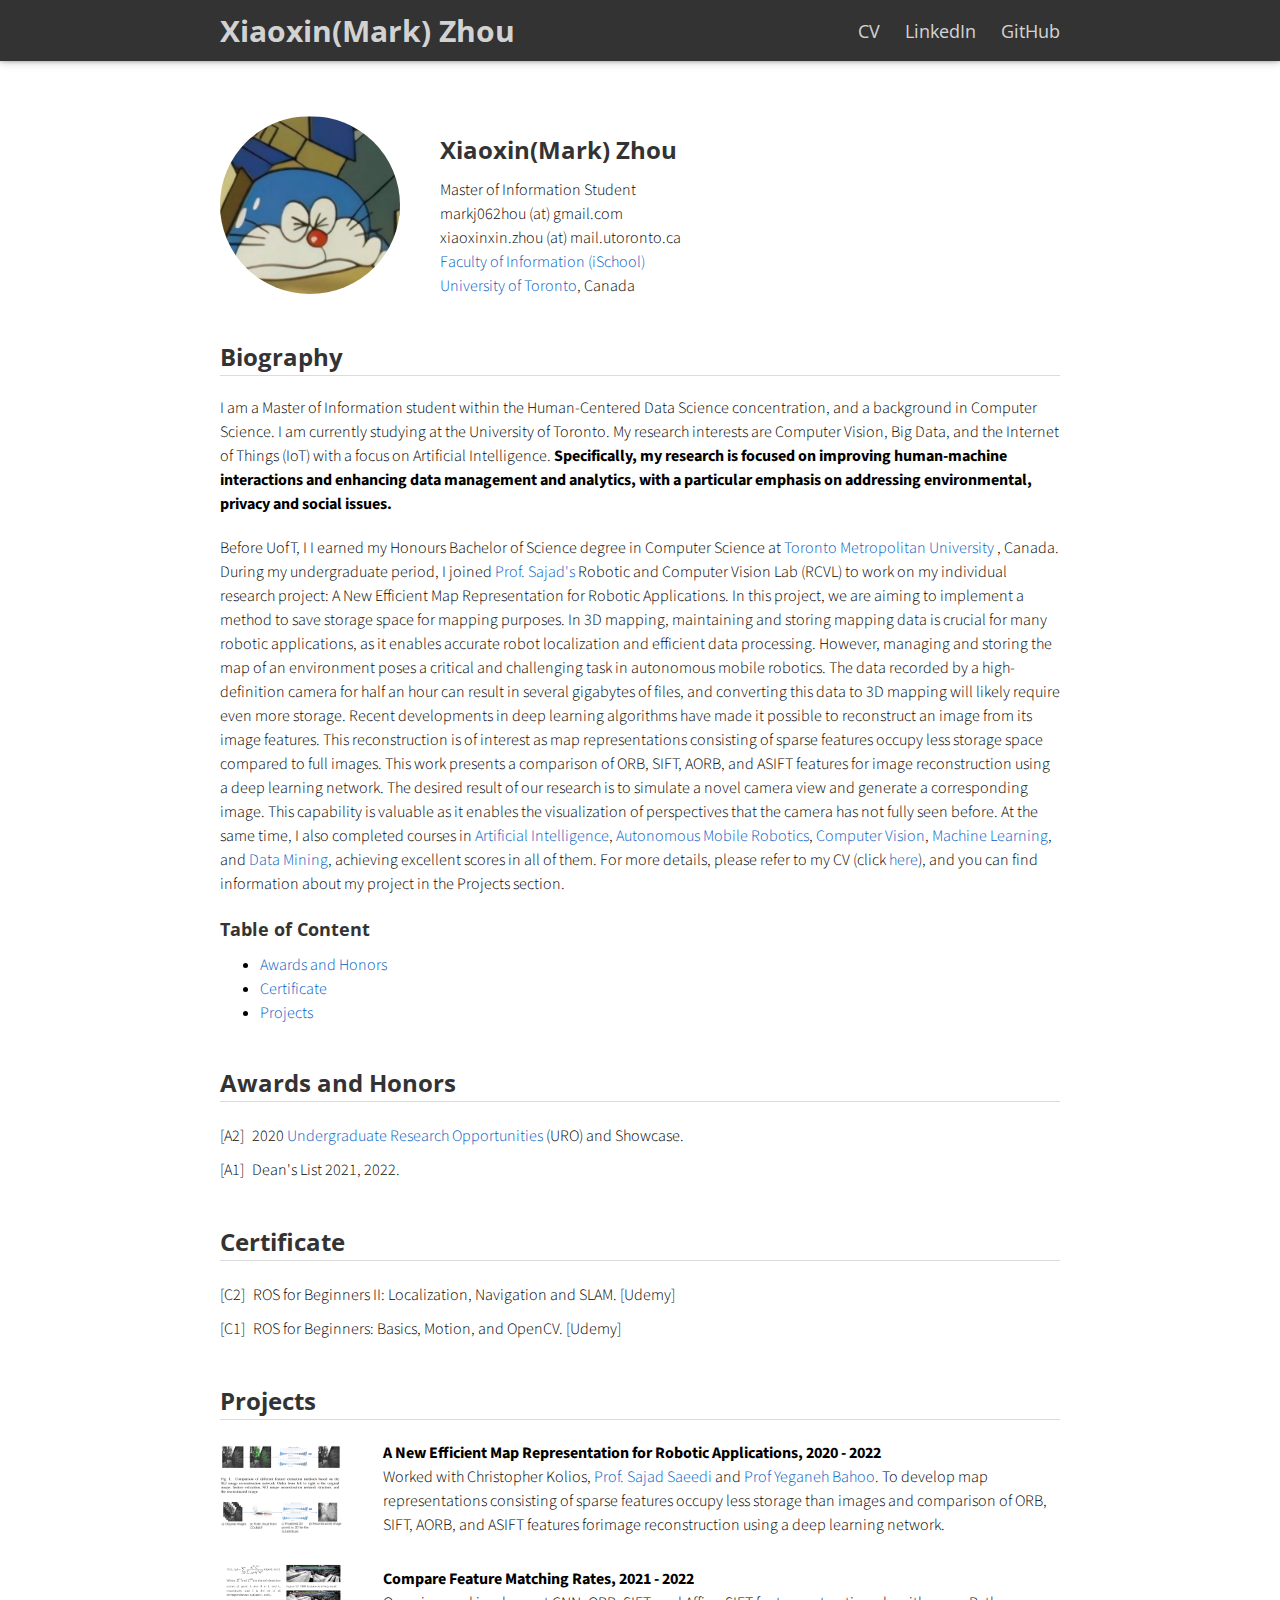
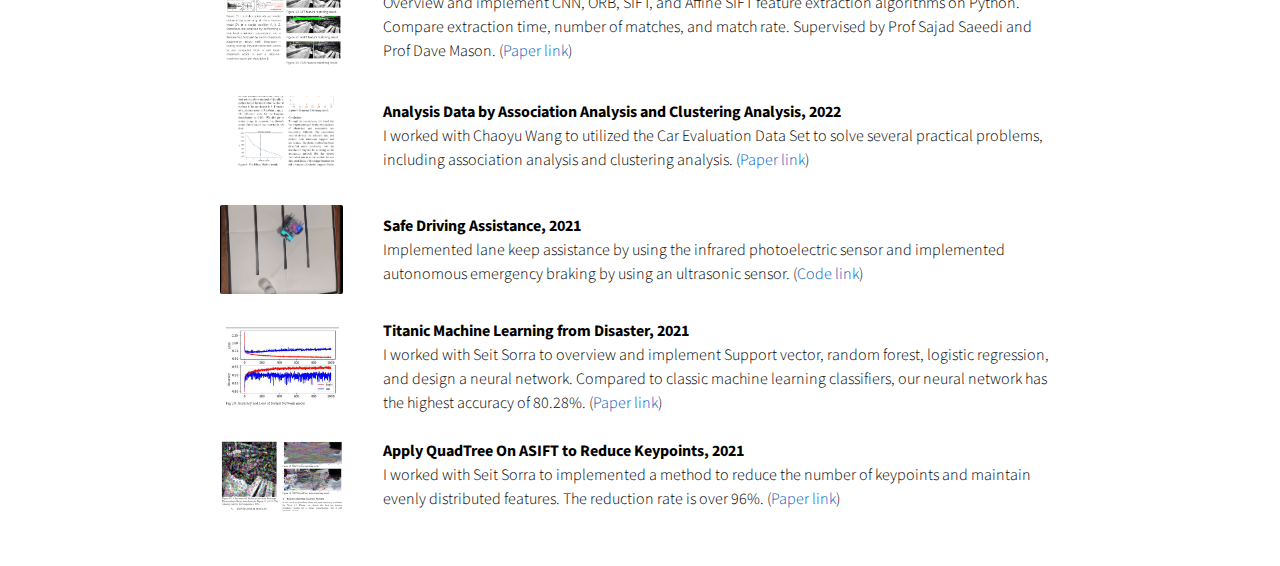
==== commit bbd6e0ce: "Add files via upload" ====
--- a/index.html
+++ b/index.html
@@ -61,7 +61,7 @@
             <p class="text">
               Before UofT, I I earned my Honours Bachelor of Science degree in Computer Science at  <a href="https://www.torontomu.ca/programs/undergraduate/computer-science/" target="_blank">Toronto Metropolitan University</a> , Canada.  
               
-              During my undergraduate period, I joined <a href="https://arxiv.org/abs/1907.11260" target="_blank">Prof. Sajad's</a> Robotic and Computer Vision Lab (RCVL) to work on my individual research project: A New Efficient Map Representation for Robotic Applications.
+              During my undergraduate period, I joined <a href="https://sajad-saeedi.ca/" target="_blank">Prof. Sajad's</a> Robotic and Computer Vision Lab (RCVL) to work on my individual research project: A New Efficient Map Representation for Robotic Applications.
               In this project, we are aiming to implement a method to save storage space for mapping purposes. In 3D mapping, maintaining and storing mapping data is crucial for many robotic applications, as it enables accurate robot localization and efficient data processing. However, managing and storing the map of an environment poses a critical and challenging task in autonomous mobile robotics.
               The data recorded by a high-definition camera for half an hour can result in several gigabytes of files, and converting this data to 3D mapping will likely require even more storage.
               Recent developments in deep learning algorithms have made it possible to reconstruct an image from its image features. This reconstruction is of interest as map representations consisting of sparse features occupy less storage space compared to full images. This work presents a comparison of ORB, SIFT, AORB, and ASIFT features for image reconstruction using a deep learning network.
@@ -118,7 +118,7 @@
             <div class="flex-item flex-item-stretch-6 flex-column">
               <p class="text">
                 <span class="highlight-text">A New Efficient Map Representation for Robotic Applications, 2020 - 2022</span><br>
-                Worked with Christopher Kolios, Prof Sajad Saeedi and Prof Yeganeh Bahoo. To develop map representations consisting of sparse features occupy less storage than images and comparison of ORB, SIFT, AORB, and ASIFT features forimage reconstruction using a deep learning network.
+                Worked with Christopher Kolios, <a href="https://sajad-saeedi.ca/" target="_blank">Prof. Sajad Saeedi</a> and <a href="https://www.cs.torontomu.ca/~bahoo/geometric-computing-lab/" target="_blank">Prof Yeganeh Bahoo</a>. To develop map representations consisting of sparse features occupy less storage than images and comparison of ORB, SIFT, AORB, and ASIFT features forimage reconstruction using a deep learning network.
               </p>
             </div>
           </div>
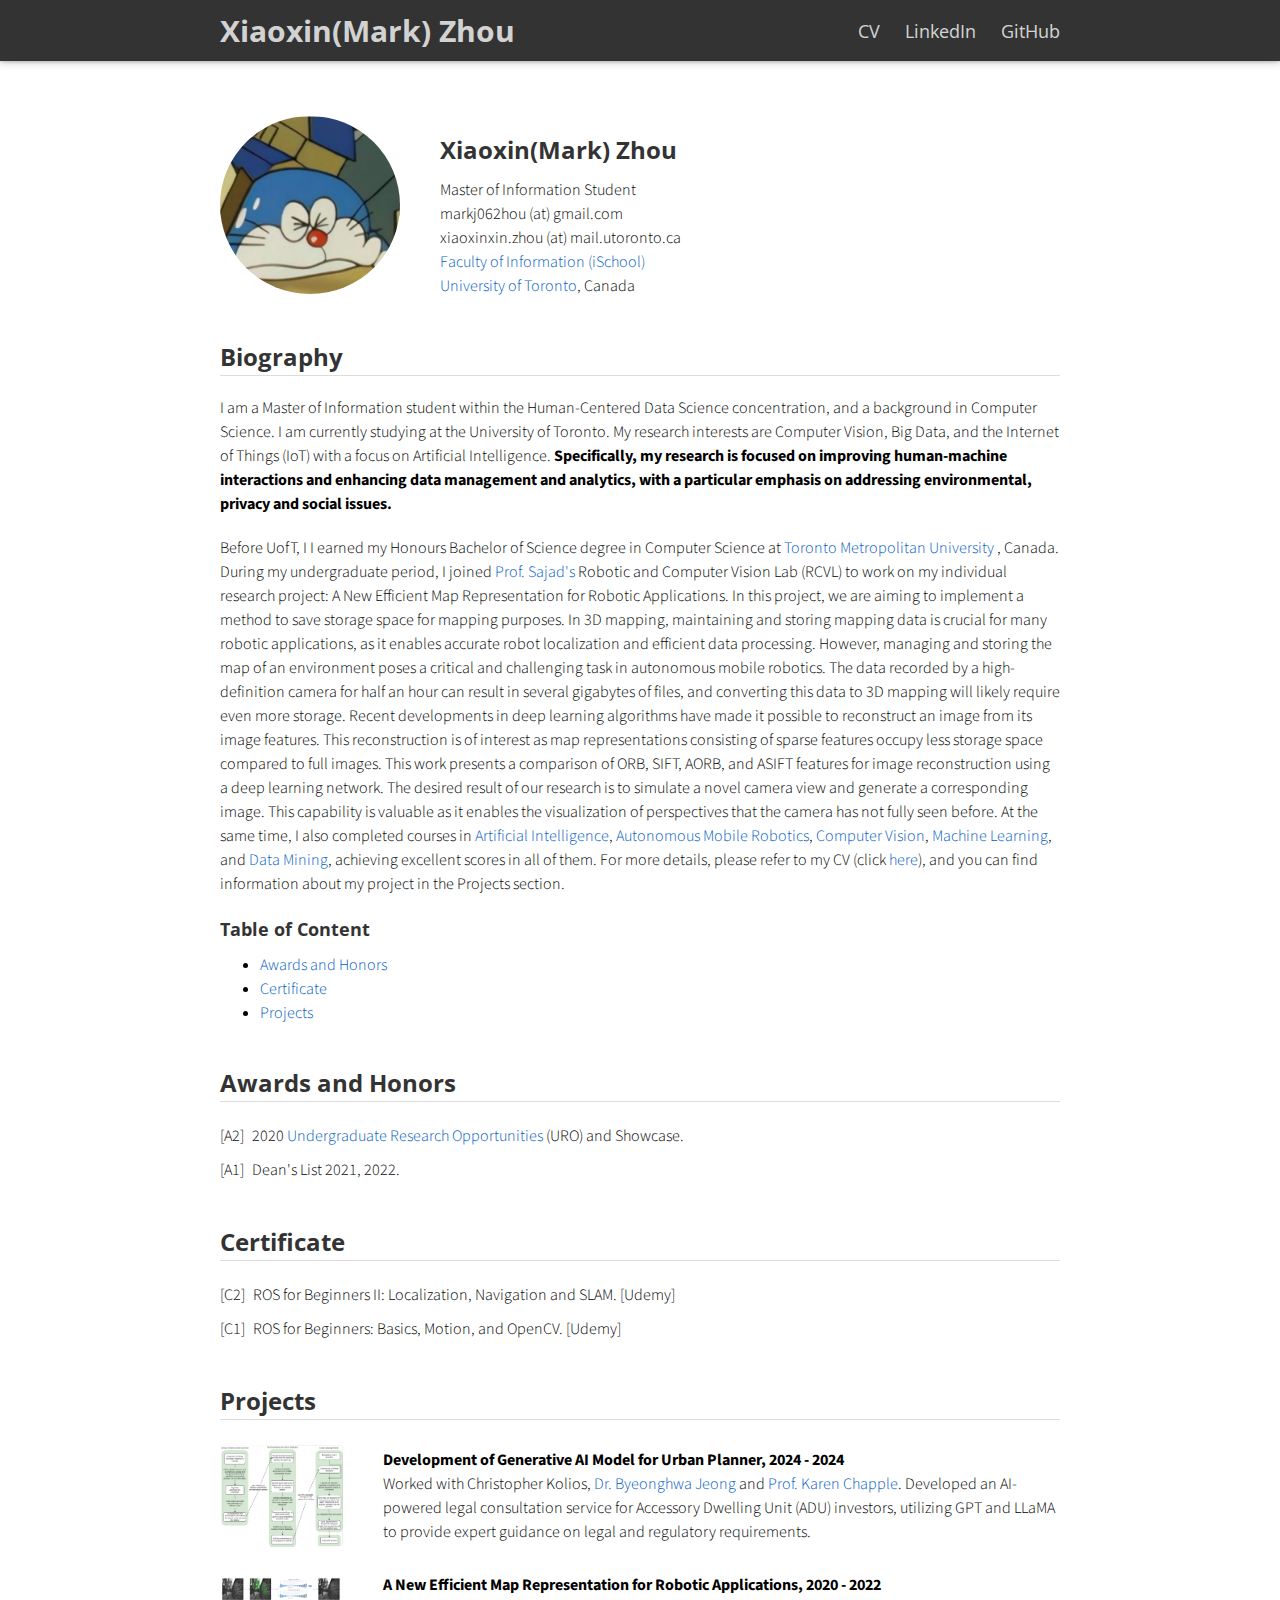
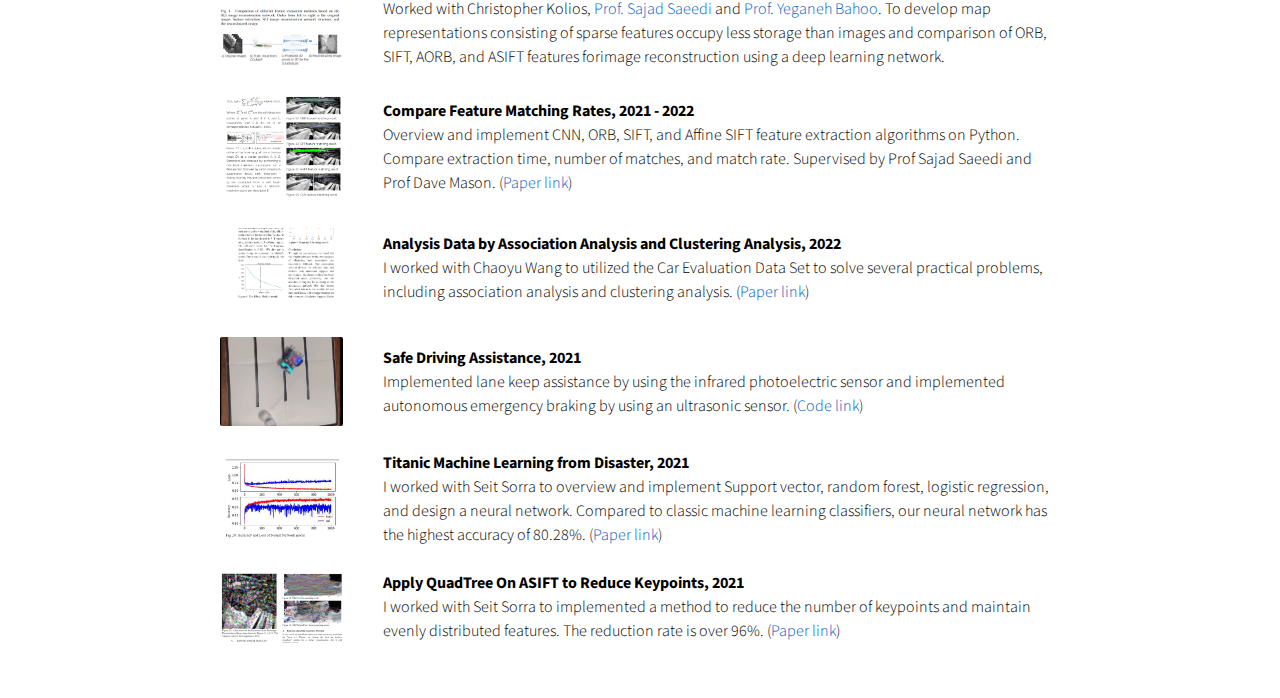
==== commit a1bfdcaa: "Add files via upload" ====
--- a/index.html
+++ b/index.html
@@ -113,12 +113,23 @@
           </div>
           <div class="flex-row">
             <div class="flex-item flex-item-stretch flex-column">
+              <img class="image max-width-600" src="img/UrbanPlanner.jpg">
+            </div>
+            <div class="flex-item flex-item-stretch-6 flex-column">
+              <p class="text">
+                <span class="highlight-text">Development of Generative AI Model for Urban Planner, 2024 - 2024</span><br>
+                Worked with Christopher Kolios, <a href="https://schoolofcities.utoronto.ca/people/byeonghwa-jeong/" target="_blank">Dr. Byeonghwa Jeong</a> and <a href="https://schoolofcities.utoronto.ca/people/karen-chapple/" target="_blank">Prof. Karen Chapple</a>. Developed an AI-powered legal consultation service for Accessory Dwelling Unit (ADU) investors, utilizing GPT and LLaMA to provide expert guidance on legal and regulatory requirements.
+              </p>
+            </div>
+          </div>
+          <div class="flex-row">
+            <div class="flex-item flex-item-stretch flex-column">
               <img class="image max-width-600" src="img/1.png">
             </div>
             <div class="flex-item flex-item-stretch-6 flex-column">
               <p class="text">
                 <span class="highlight-text">A New Efficient Map Representation for Robotic Applications, 2020 - 2022</span><br>
-                Worked with Christopher Kolios, <a href="https://sajad-saeedi.ca/" target="_blank">Prof. Sajad Saeedi</a> and <a href="https://www.cs.torontomu.ca/~bahoo/geometric-computing-lab/" target="_blank">Prof Yeganeh Bahoo</a>. To develop map representations consisting of sparse features occupy less storage than images and comparison of ORB, SIFT, AORB, and ASIFT features forimage reconstruction using a deep learning network.
+                Worked with Christopher Kolios, <a href="https://sajad-saeedi.ca/" target="_blank">Prof. Sajad Saeedi</a> and <a href="https://www.cs.torontomu.ca/~bahoo/geometric-computing-lab/" target="_blank">Prof. Yeganeh Bahoo</a>. To develop map representations consisting of sparse features occupy less storage than images and comparison of ORB, SIFT, AORB, and ASIFT features forimage reconstruction using a deep learning network.
               </p>
             </div>
           </div>
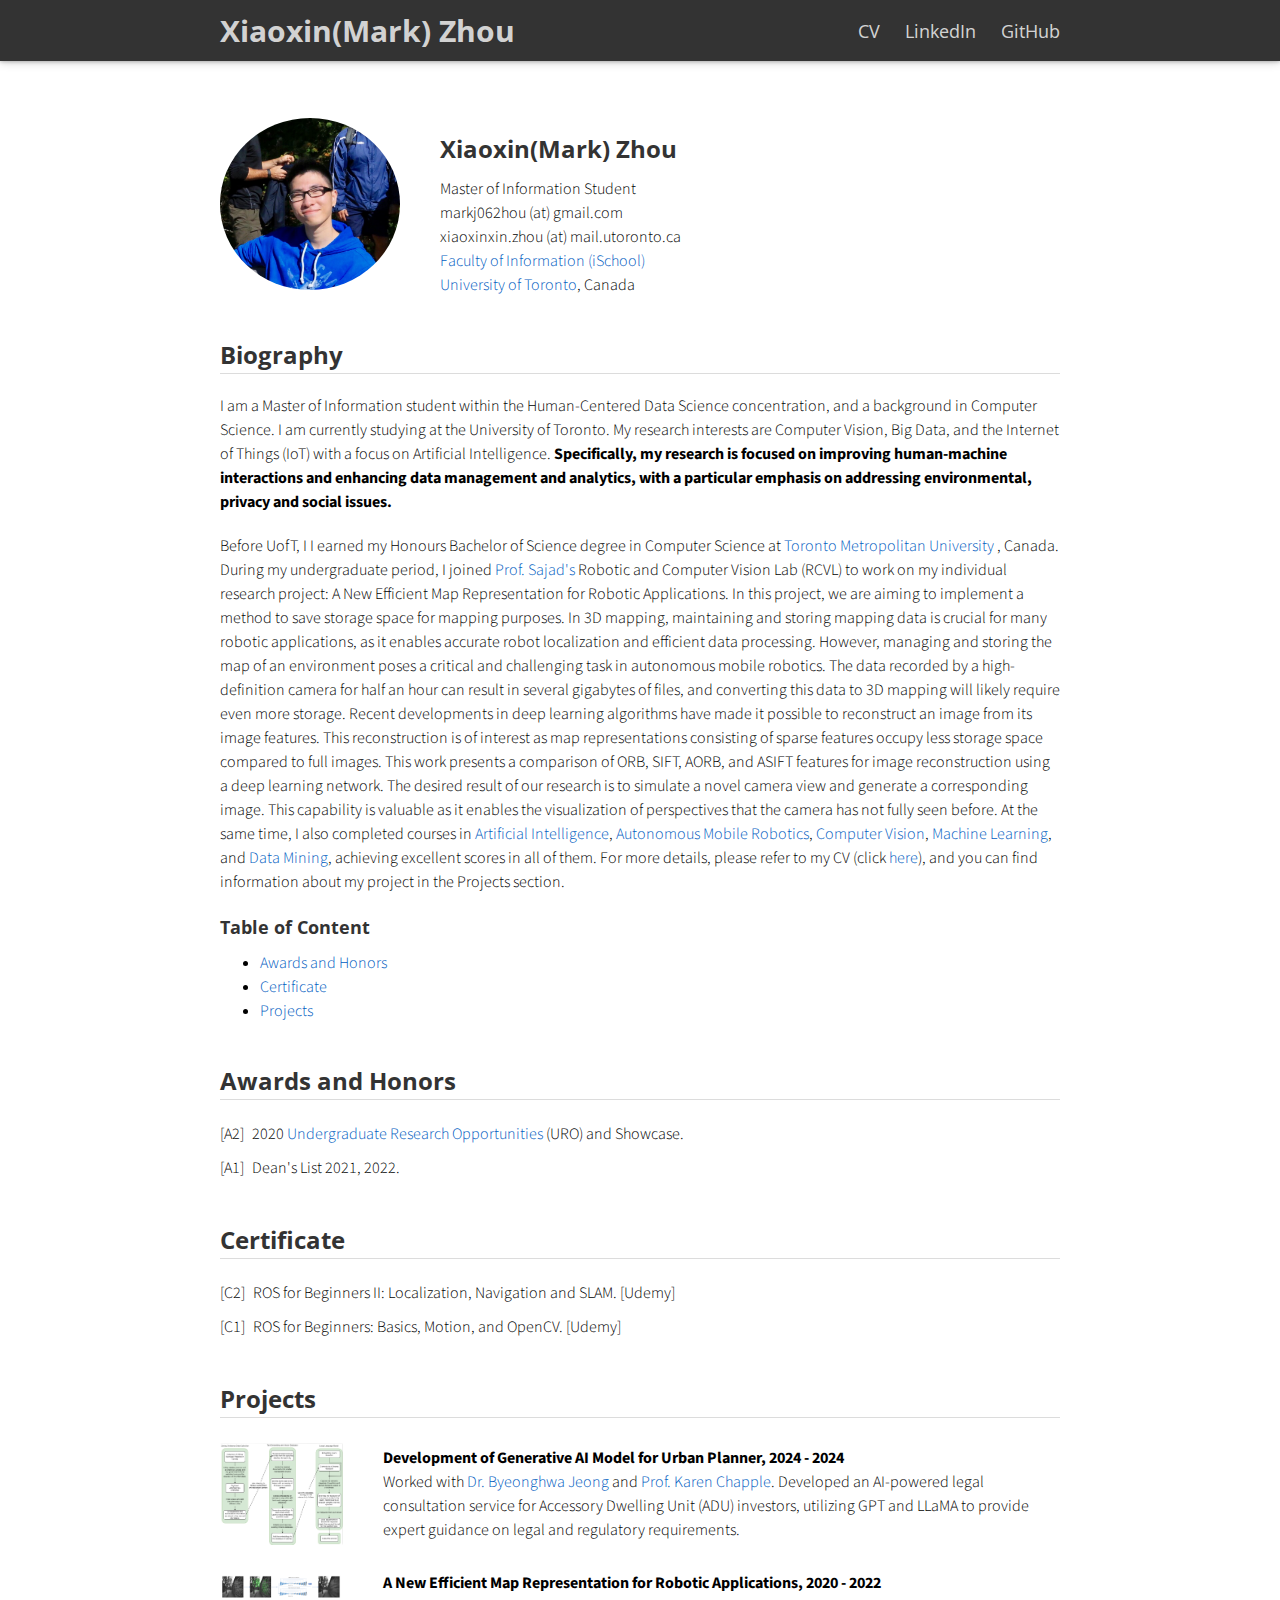
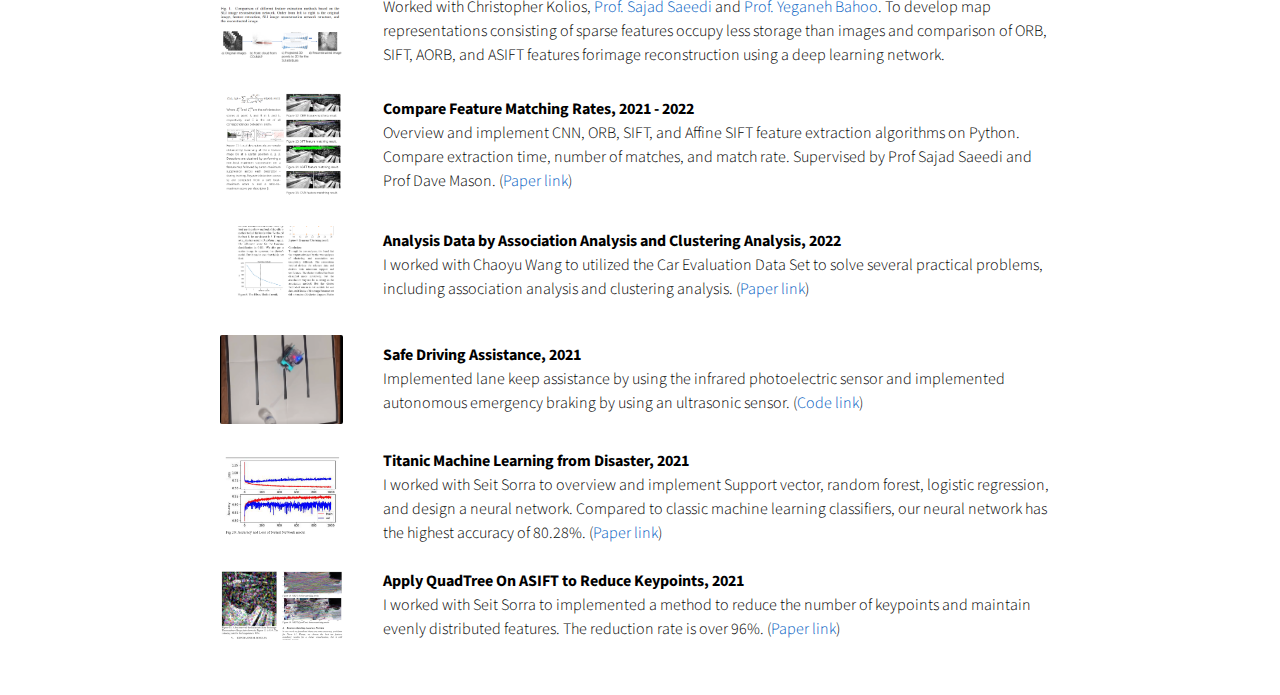
==== commit 9daa0801: "Add files via upload" ====
--- a/index.html
+++ b/index.html
@@ -118,7 +118,7 @@
             <div class="flex-item flex-item-stretch-6 flex-column">
               <p class="text">
                 <span class="highlight-text">Development of Generative AI Model for Urban Planner, 2024 - 2024</span><br>
-                Worked with Christopher Kolios, <a href="https://schoolofcities.utoronto.ca/people/byeonghwa-jeong/" target="_blank">Dr. Byeonghwa Jeong</a> and <a href="https://schoolofcities.utoronto.ca/people/karen-chapple/" target="_blank">Prof. Karen Chapple</a>. Developed an AI-powered legal consultation service for Accessory Dwelling Unit (ADU) investors, utilizing GPT and LLaMA to provide expert guidance on legal and regulatory requirements.
+                Worked with <a href="https://schoolofcities.utoronto.ca/people/byeonghwa-jeong/" target="_blank">Dr. Byeonghwa Jeong</a> and <a href="https://schoolofcities.utoronto.ca/people/karen-chapple/" target="_blank">Prof. Karen Chapple</a>. Developed an AI-powered legal consultation service for Accessory Dwelling Unit (ADU) investors, utilizing GPT and LLaMA to provide expert guidance on legal and regulatory requirements.
               </p>
             </div>
           </div>
